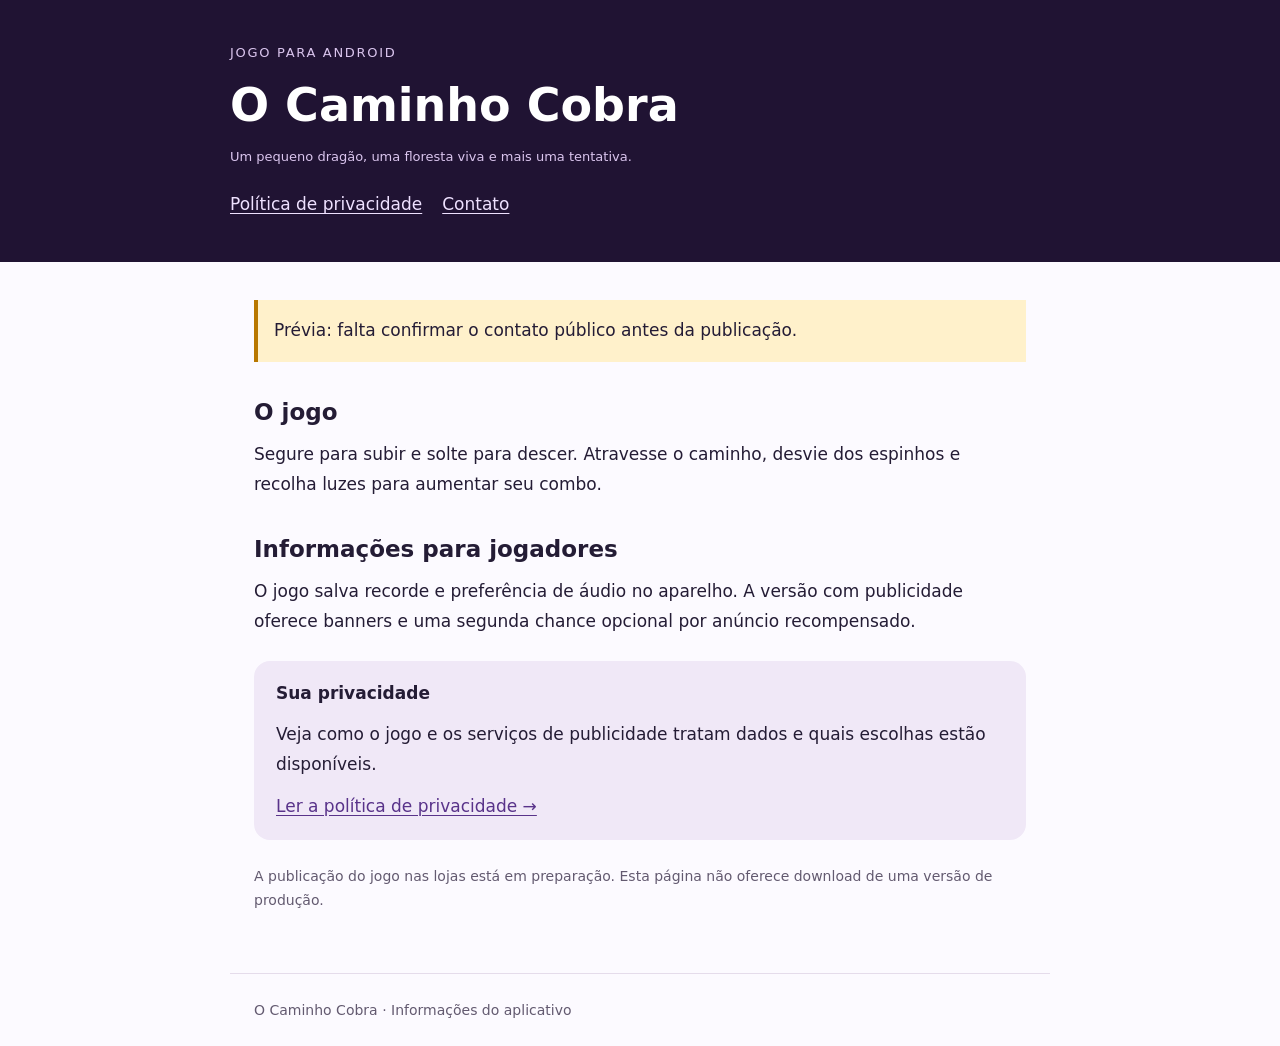
==== index.html @ 9a2c4300 "Adiciona site, rascunho de privacidade e app-ads.txt" ====
<!doctype html>
<html lang="pt-BR"><head><meta charset="utf-8"><meta name="viewport" content="width=device-width,initial-scale=1"><meta name="description" content="Informações e privacidade do jogo O Caminho Cobra para Android."><title>O Caminho Cobra — Informações e privacidade</title><link rel="stylesheet" href="style.css"></head>
<body><header><div><p>Jogo para Android</p><h1>O Caminho Cobra</h1><p style="text-transform:none;letter-spacing:0">Um pequeno dragão, uma floresta viva e mais uma tentativa.</p><nav><a href="privacidade.html">Política de privacidade</a><a href="privacidade.html#contato">Contato</a></nav></div></header>
<main><aside class="draft">Prévia: falta confirmar o contato público antes da publicação.</aside><h2>O jogo</h2><p>Segure para subir e solte para descer. Atravesse o caminho, desvie dos espinhos e recolha luzes para aumentar seu combo.</p><h2>Informações para jogadores</h2><p>O jogo salva recorde e preferência de áudio no aparelho. A versão com publicidade oferece banners e uma segunda chance opcional por anúncio recompensado.</p><div class="card"><strong>Sua privacidade</strong><p>Veja como o jogo e os serviços de publicidade tratam dados e quais escolhas estão disponíveis.</p><a href="privacidade.html">Ler a política de privacidade →</a></div><p class="meta">A publicação do jogo nas lojas está em preparação. Esta página não oferece download de uma versão de produção.</p></main><footer>O Caminho Cobra · Informações do aplicativo</footer></body></html>
---- style.css ----
:root{color-scheme:light;--ink:#241c35;--muted:#635a70;--purple:#59338a;--paper:#fcfaff;--line:#e5dceb}*{box-sizing:border-box}body{margin:0;background:var(--paper);color:var(--ink);font:17px/1.75 system-ui,-apple-system,sans-serif}header{background:#201333;color:#fff;padding:42px 24px}header>div,main,footer{max-width:820px;margin:auto}header p{margin:0;color:#dac5ee;font-size:13px;letter-spacing:.13em;text-transform:uppercase}h1{font-size:clamp(30px,6vw,46px);line-height:1.15;margin:14px 0}h2{font-size:23px;line-height:1.3;margin:36px 0 12px}main{padding:22px 24px 48px}p{margin:12px 0}a{color:var(--purple);text-underline-offset:3px;overflow-wrap:anywhere}header a{color:#eee1ff}a:focus-visible{outline:3px solid #c36cda;outline-offset:4px}.meta{color:var(--muted);font-size:14px}.draft{background:#fff1cb;border-left:4px solid #b87700;padding:16px;margin:16px 0}.card{padding:18px 22px;background:#f0e8f7;border-radius:16px;margin:24px 0}li{margin:8px 0}footer{border-top:1px solid var(--line);padding:24px;color:var(--muted);font-size:14px}nav{display:flex;gap:20px;flex-wrap:wrap;margin-top:22px}code{font-size:.9em;overflow-wrap:anywhere}@media(max-width:420px){body{font-size:16px}header{padding-top:30px}main{padding-left:20px;padding-right:20px}}
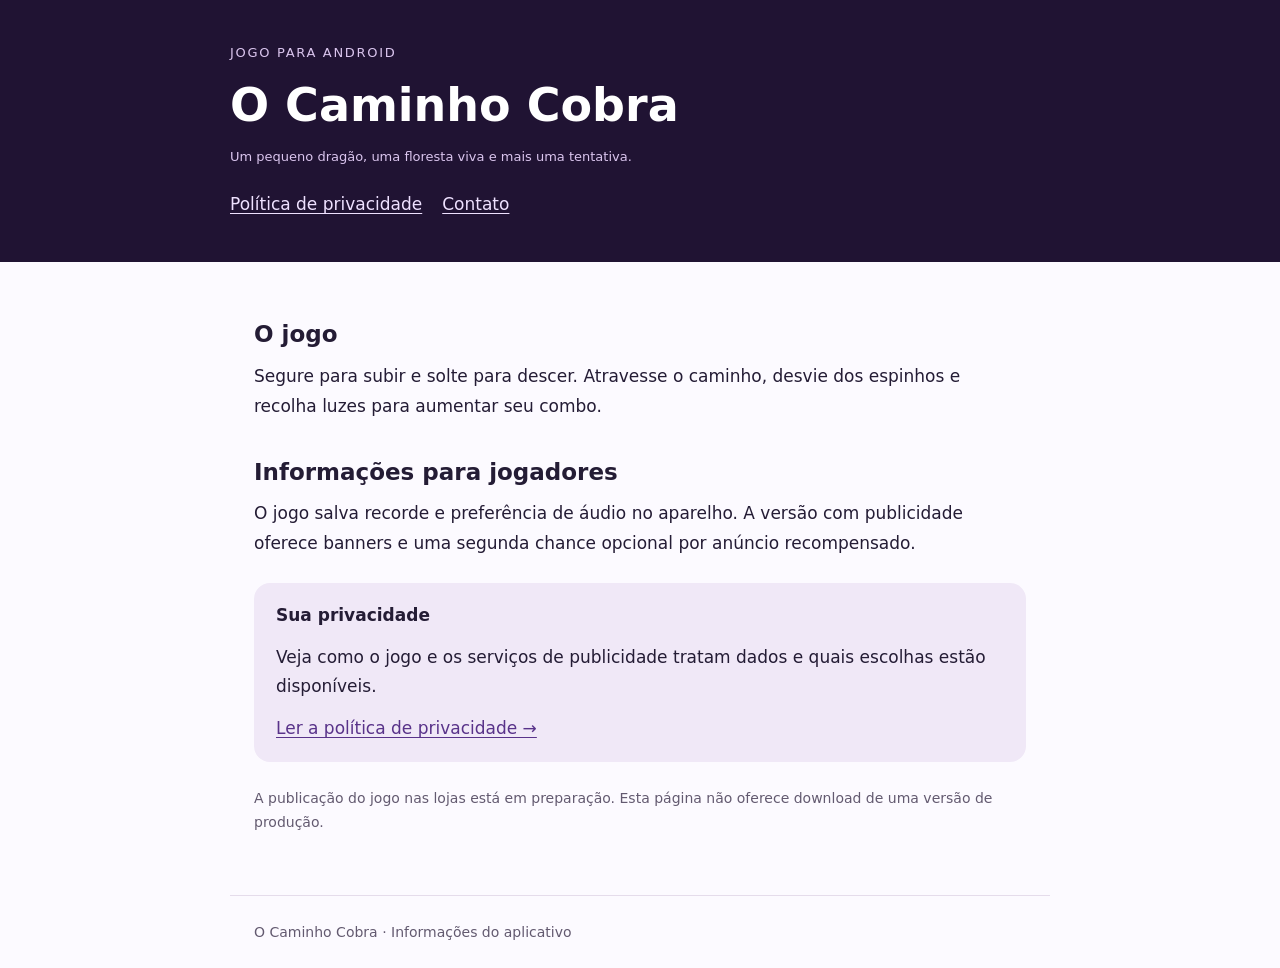
==== commit cbbbeeec: "Finaliza política de privacidade com contato público" ====
--- a/index.html
+++ b/index.html
@@ -1,4 +1,4 @@
 <!doctype html>
 <html lang="pt-BR"><head><meta charset="utf-8"><meta name="viewport" content="width=device-width,initial-scale=1"><meta name="description" content="Informações e privacidade do jogo O Caminho Cobra para Android."><title>O Caminho Cobra — Informações e privacidade</title><link rel="stylesheet" href="style.css"></head>
 <body><header><div><p>Jogo para Android</p><h1>O Caminho Cobra</h1><p style="text-transform:none;letter-spacing:0">Um pequeno dragão, uma floresta viva e mais uma tentativa.</p><nav><a href="privacidade.html">Política de privacidade</a><a href="privacidade.html#contato">Contato</a></nav></div></header>
-<main><aside class="draft">Prévia: falta confirmar o contato público antes da publicação.</aside><h2>O jogo</h2><p>Segure para subir e solte para descer. Atravesse o caminho, desvie dos espinhos e recolha luzes para aumentar seu combo.</p><h2>Informações para jogadores</h2><p>O jogo salva recorde e preferência de áudio no aparelho. A versão com publicidade oferece banners e uma segunda chance opcional por anúncio recompensado.</p><div class="card"><strong>Sua privacidade</strong><p>Veja como o jogo e os serviços de publicidade tratam dados e quais escolhas estão disponíveis.</p><a href="privacidade.html">Ler a política de privacidade →</a></div><p class="meta">A publicação do jogo nas lojas está em preparação. Esta página não oferece download de uma versão de produção.</p></main><footer>O Caminho Cobra · Informações do aplicativo</footer></body></html>
+<main><h2>O jogo</h2><p>Segure para subir e solte para descer. Atravesse o caminho, desvie dos espinhos e recolha luzes para aumentar seu combo.</p><h2>Informações para jogadores</h2><p>O jogo salva recorde e preferência de áudio no aparelho. A versão com publicidade oferece banners e uma segunda chance opcional por anúncio recompensado.</p><div class="card"><strong>Sua privacidade</strong><p>Veja como o jogo e os serviços de publicidade tratam dados e quais escolhas estão disponíveis.</p><a href="privacidade.html">Ler a política de privacidade →</a></div><p class="meta">A publicação do jogo nas lojas está em preparação. Esta página não oferece download de uma versão de produção.</p></main><footer>O Caminho Cobra · Informações do aplicativo</footer></body></html>
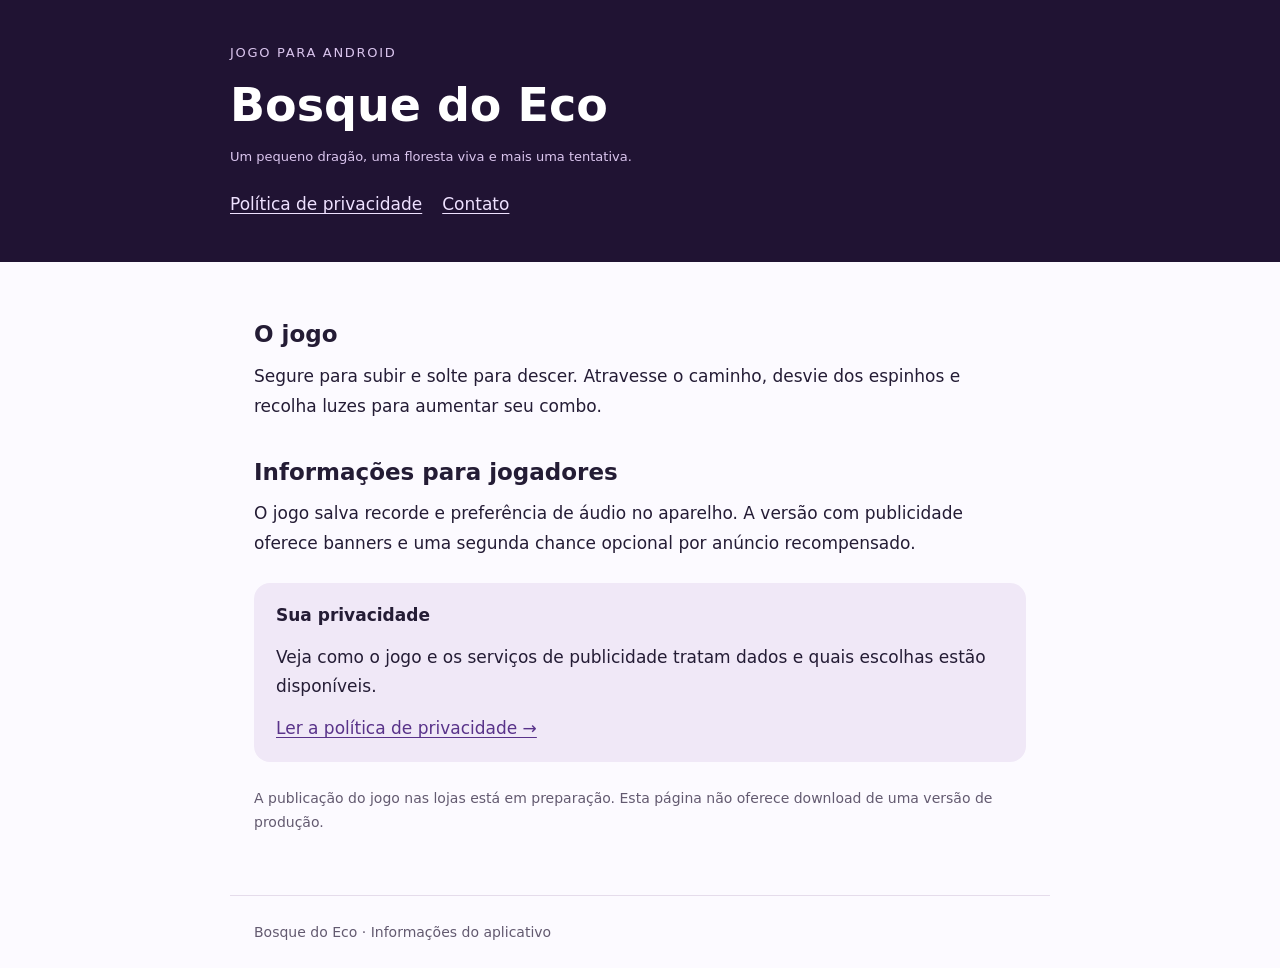
==== commit 1e31f2ac: "Atualiza o nome do jogo para Bosque do Eco" ====
--- a/index.html
+++ b/index.html
@@ -1,4 +1,4 @@
 <!doctype html>
-<html lang="pt-BR"><head><meta charset="utf-8"><meta name="viewport" content="width=device-width,initial-scale=1"><meta name="description" content="Informações e privacidade do jogo O Caminho Cobra para Android."><title>O Caminho Cobra — Informações e privacidade</title><link rel="stylesheet" href="style.css"></head>
-<body><header><div><p>Jogo para Android</p><h1>O Caminho Cobra</h1><p style="text-transform:none;letter-spacing:0">Um pequeno dragão, uma floresta viva e mais uma tentativa.</p><nav><a href="privacidade.html">Política de privacidade</a><a href="privacidade.html#contato">Contato</a></nav></div></header>
-<main><h2>O jogo</h2><p>Segure para subir e solte para descer. Atravesse o caminho, desvie dos espinhos e recolha luzes para aumentar seu combo.</p><h2>Informações para jogadores</h2><p>O jogo salva recorde e preferência de áudio no aparelho. A versão com publicidade oferece banners e uma segunda chance opcional por anúncio recompensado.</p><div class="card"><strong>Sua privacidade</strong><p>Veja como o jogo e os serviços de publicidade tratam dados e quais escolhas estão disponíveis.</p><a href="privacidade.html">Ler a política de privacidade →</a></div><p class="meta">A publicação do jogo nas lojas está em preparação. Esta página não oferece download de uma versão de produção.</p></main><footer>O Caminho Cobra · Informações do aplicativo</footer></body></html>
+<html lang="pt-BR"><head><meta charset="utf-8"><meta name="viewport" content="width=device-width,initial-scale=1"><meta name="description" content="Informações e privacidade do jogo Bosque do Eco para Android."><title>Bosque do Eco — Informações e privacidade</title><link rel="stylesheet" href="style.css"></head>
+<body><header><div><p>Jogo para Android</p><h1>Bosque do Eco</h1><p style="text-transform:none;letter-spacing:0">Um pequeno dragão, uma floresta viva e mais uma tentativa.</p><nav><a href="privacidade.html">Política de privacidade</a><a href="privacidade.html#contato">Contato</a></nav></div></header>
+<main><h2>O jogo</h2><p>Segure para subir e solte para descer. Atravesse o caminho, desvie dos espinhos e recolha luzes para aumentar seu combo.</p><h2>Informações para jogadores</h2><p>O jogo salva recorde e preferência de áudio no aparelho. A versão com publicidade oferece banners e uma segunda chance opcional por anúncio recompensado.</p><div class="card"><strong>Sua privacidade</strong><p>Veja como o jogo e os serviços de publicidade tratam dados e quais escolhas estão disponíveis.</p><a href="privacidade.html">Ler a política de privacidade →</a></div><p class="meta">A publicação do jogo nas lojas está em preparação. Esta página não oferece download de uma versão de produção.</p></main><footer>Bosque do Eco · Informações do aplicativo</footer></body></html>
